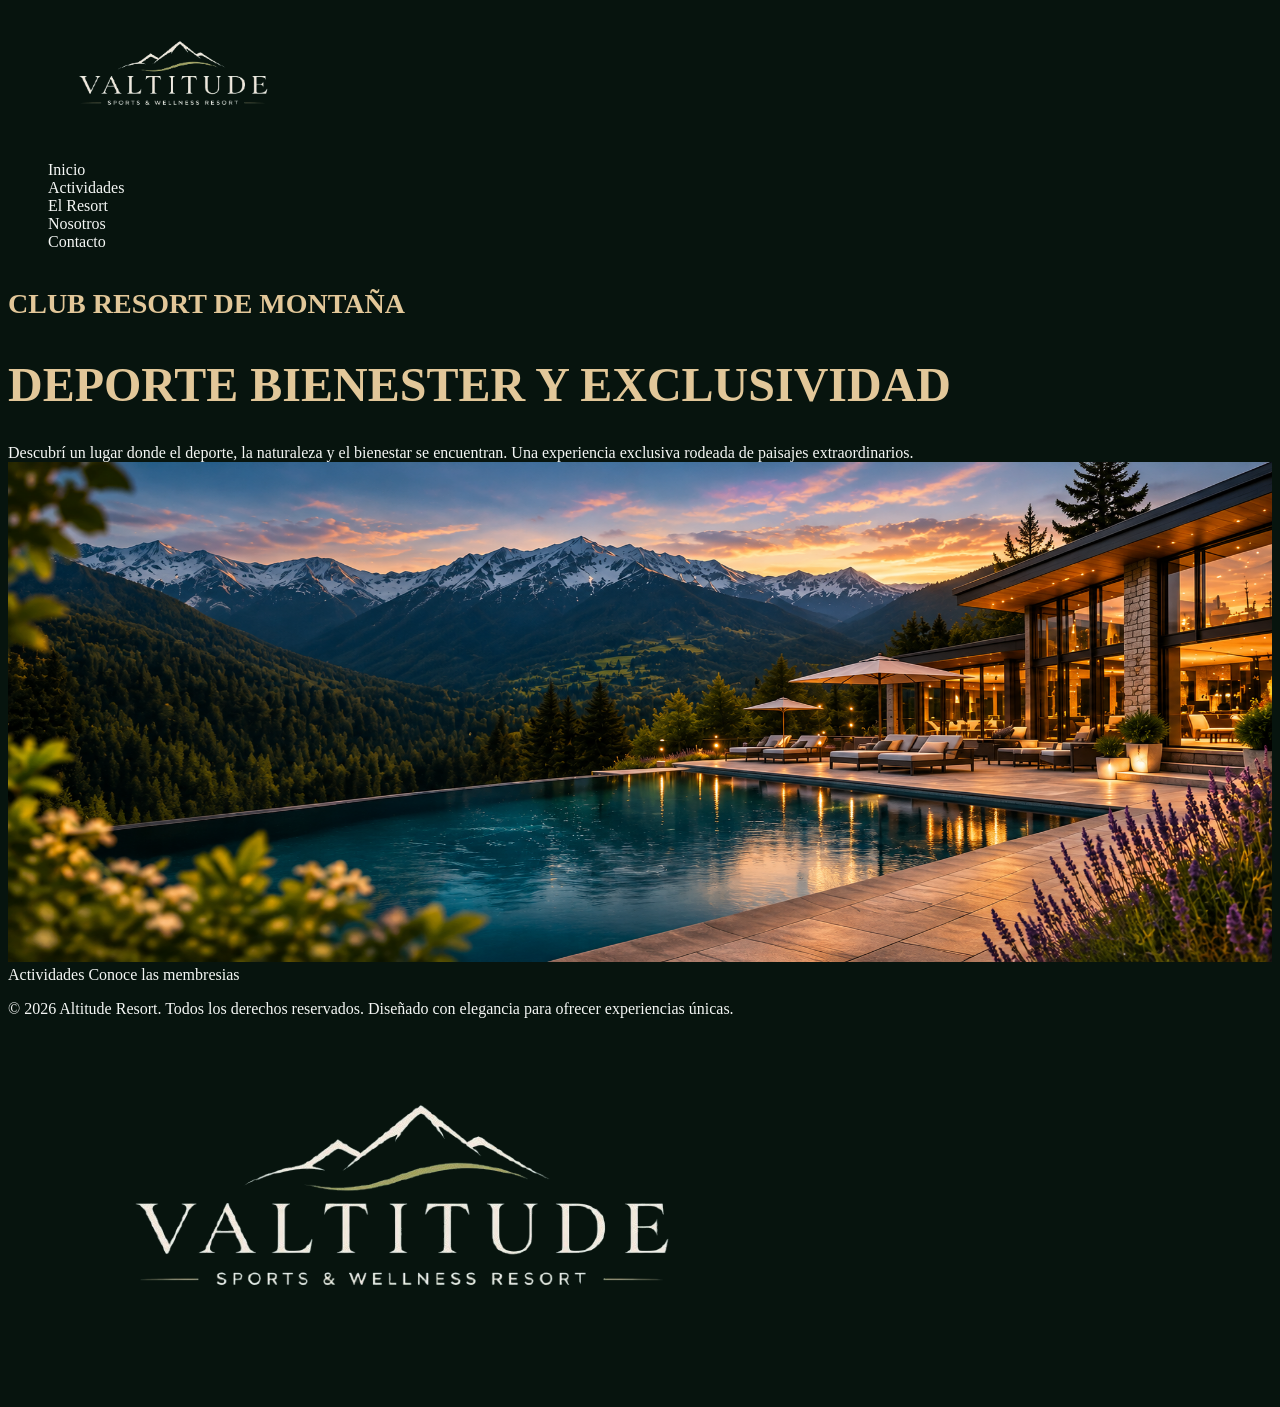
==== Curso HTML/index.html @ 577ee72a "Add files via upload" ====
<!DOCTYPE html>
<html lang="en">
<head>
    <meta charset="UTF-8">
    <meta name="viewport" content="width=device-width, initial-scale=1.0">
    <title>ALTITUDE | Sports & Wellness Resort</title>
    <link rel="stylesheet" href="./style/style.css">
</head>
<body>

    <header>
        <figure>
            <img src="assets/logos/logo png.png" alt="" class="logo-nav">
        </figure>
        <nav>
            <ul>
                <li>
                    <a href="#">Inicio</a>
                </li>
                <li>
                    <a href="./pages/actividades.html">Actividades</a>
                </li>
                <li>
                    <a href="./pages/resort.html">El Resort</a>
                </li>
                <li>
                    <a href="./pages/nosotros.html">Nosotros</a>
                </li>
                <li>
                    <a href="./pages/contacto.html">Contacto</a>
                </li>
            </ul>
        </nav>
    </header>


    <main>
        <h4>CLUB RESORT DE MONTAÑA</h4>
        <h1>DEPORTE BIENESTER Y EXCLUSIVIDAD</h1>
    <p>Descubrí un lugar donde el deporte, la naturaleza y el bienestar se encuentran. Una experiencia exclusiva rodeada de paisajes extraordinarios.
    <img src="assets/img/Resort de montaña al atardecer.png" alt="" class="imagen-ppal">
    <a href="./pages/actividades.html">Actividades</a> 
    <a href="./pages/resort.html">Conoce las membresias</a>
    </main>


    <footer>
        <p>© 2026 Altitude Resort. Todos los derechos reservados. Diseñado con elegancia para ofrecer experiencias únicas.</p>
        <figure>
            <img src="assets/logos/logo png.png" alt="">
        </figure>
    </footer>

</body>
</html>
---- Curso HTML/style/style.css ----
/*COLORES
Fondo General: Verde bosque nocturno profundo (#07140E / #0A1C14)
Superficies & Tarjetas: Verde esmeralda umbrío (#12281D / #183527) con bordes sutilmente iluminados.
Acentos & Botones: Oro pálido champán satinado (#E2C799 / #D8B780) para llamadas a la acción, estados activos y badges de categoría.
Texto: Blanco marfil para máxima claridad (#F5F7F5) y salvia suave (#9FB4A7) para metadatos.
*/

@import url('https://fonts.googleapis.com/css2?family=Cormorant:ital,wght@0,300..700;1,300..700&family=Montserrat:ital,wght@0,100..900;1,100..900&family=Plus+Jakarta+Sans:ital,wght@0,200..800;1,200..800&display=swap');
@import url('https://fonts.googleapis.com/css2?family=Montserrat:ital,wght@0,100..900;1,100..900&display=swap');
@import url('https://fonts.googleapis.com/css2?family=Cormorant:ital,wght@0,300..700;1,300..700&family=Montserrat:ital,wght@0,100..900;1,100..900&display=swap');

:root {
    --font-ppal: carmorand;
    --font-sec: plus+jakarta+Sans;
    --bg-ppal: #07140e;
    --bg-sec: #111E18;
    --titles: #E2C799;
    --text: #F5F7F5;
    --accent: #E2C799;
}

/* RESET */

body {
    background-color: var(--bg-ppal);
}

/* TITLES */

h1,
h2,
h3,
h4,
h5,
h6 {

/*FONT FAMILY: CARMORAND */
    font-family: var(--font-ppal);
    color: var(--titles)
}

h1 {
    font-size: 3rem;
}
h2 {
    font-size: 2.5rem;
}
h3{
    font-size: 2rem;
}
h4 {font-size: 1.75rem;}

p,
a {
    font-family: var(--font-sec); 
    color: var(--text);
}

a {
    text-decoration: none;
}
/* ENCABEZADO */
.imagen-ppal{
    width: 100%;
    height: 500px;
}

.imagen-encabezado {
    width: 100%;
    height: 400px;
}


/* BARRA NAVEGACION*/

.logo-nav { 
    width: 250px;
}

ul {
    list-style: none;
}
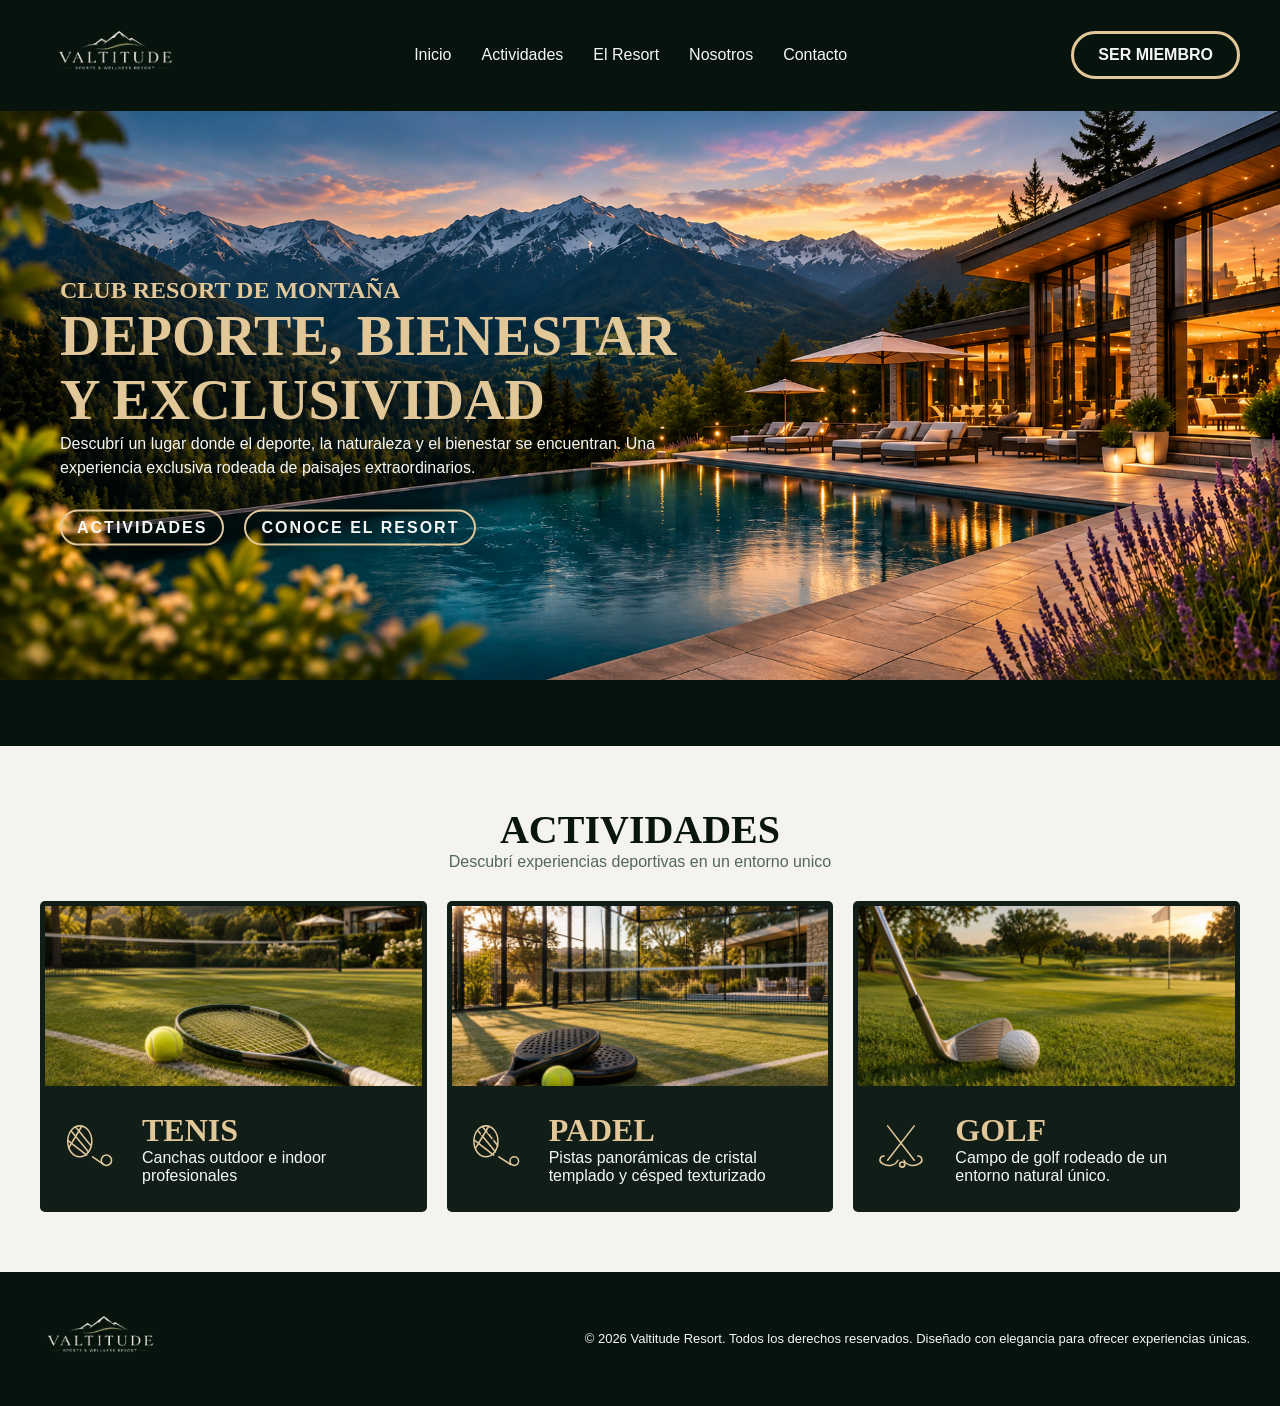
==== commit ac73506c: "Add files via upload" ====
--- a/Curso HTML/index.html
+++ b/Curso HTML/index.html
@@ -1,55 +1,144 @@
 <!DOCTYPE html>
 <html lang="en">
+
 <head>
     <meta charset="UTF-8">
     <meta name="viewport" content="width=device-width, initial-scale=1.0">
-    <title>ALTITUDE | Sports & Wellness Resort</title>
+    <title>VALTITUDE | Sports & Wellness Resort</title>
     <link rel="stylesheet" href="./style/style.css">
 </head>
+
 <body>
 
     <header>
-        <figure>
-            <img src="assets/logos/logo png.png" alt="" class="logo-nav">
-        </figure>
-        <nav>
+        <nav class="nav-valtitude">
+
+            <a href="./index.html">
+                <figure>
+                    <img src="assets/logos/logo png.png" alt="VALTITUDE" class="logo-nav">
+                </figure>
+            </a>
+
             <ul>
                 <li>
-                    <a href="#">Inicio</a>
+                    <a class="nav-link" href="#">Inicio</a>
                 </li>
                 <li>
-                    <a href="./pages/actividades.html">Actividades</a>
+                    <a class="nav-link" href="./pages/actividades.html">Actividades</a>
                 </li>
                 <li>
-                    <a href="./pages/resort.html">El Resort</a>
+                    <a class="nav-link" href="./pages/resort.html">El Resort</a>
                 </li>
                 <li>
-                    <a href="./pages/nosotros.html">Nosotros</a>
+                    <a class="nav-link" href="./pages/nosotros.html">Nosotros</a>
                 </li>
                 <li>
-                    <a href="./pages/contacto.html">Contacto</a>
+                    <a class="nav-link" href="./pages/contacto.html">Contacto</a>
                 </li>
             </ul>
+            <div><a href="./pages/contacto.html" class="nav-button">SER MIEMBRO</a></div>
         </nav>
     </header>
 
 
     <main>
-        <h4>CLUB RESORT DE MONTAÑA</h4>
-        <h1>DEPORTE BIENESTER Y EXCLUSIVIDAD</h1>
-    <p>Descubrí un lugar donde el deporte, la naturaleza y el bienestar se encuentran. Una experiencia exclusiva rodeada de paisajes extraordinarios.
-    <img src="assets/img/Resort de montaña al atardecer.png" alt="" class="imagen-ppal">
-    <a href="./pages/actividades.html">Actividades</a> 
-    <a href="./pages/resort.html">Conoce las membresias</a>
+
+        <!--PORTADA PRINCIPAL-->
+
+        <section class="portada">
+            <figure>
+                <img src="assets/img/Resort de montaña al atardecer.png" alt="resort rodeado de naturaleza"
+                    class="portada-imagen">
+            </figure>
+            <div class="portada-content">
+                <h4>CLUB RESORT DE MONTAÑA</h4>
+                <h1>DEPORTE, BIENESTAR Y EXCLUSIVIDAD</h1>
+                <p>Descubrí un lugar donde el deporte, la naturaleza y el bienestar se encuentran. Una experiencia
+                    exclusiva
+                    rodeada de paisajes extraordinarios.</p>
+
+                <div class="portada-acciones">
+                    <a class="portada-boton" href="./pages/actividades.html">ACTIVIDADES</a>
+                    <a class="portada-boton" href="./pages/resort.html">CONOCE EL RESORT</a>
+                </div>
+            </div>
+        </section>
+
+        <!-- ACTIVIDADES DESTACADAS -->
+
+        <section class="actividades-index">
+
+            <div class="actividades-intro">
+                <h2>ACTIVIDADES</h2>
+                <p>Descubrí experiencias deportivas en un entorno unico</p>
+            </div>
+
+            <div class="actividades-tarjetas">
+                <article class="actividad">
+                    <figure>
+                        <img src="./assets/img/Raqueta y pelota al atardecer.png" alt="Raqueta de tenis">
+                    </figure>
+                    <div class="actividad-info">
+                        <figure>
+                            <img src="./assets/iconos/tenis.svg">
+                        </figure>
+                        <div class="actividad-texto">
+                            <h3>TENIS</h3>
+                            <p>Canchas outdoor e indoor profesionales</p>
+                        </div>
+                    </div>
+                </article>
+
+                <article class="actividad">
+                    <figure>
+                        <img src="./assets/img/Raquetas de pádel al atardecer.png" alt="Raqueta de padel">
+                    </figure>
+                    <div class="actividad-info">
+                        <figure>
+                            <img src="./assets/iconos/padel.svg">
+                        </figure>
+                        <div class="actividad-texto">
+                            <h3>PADEL</h3>
+                            <p>Pistas panorámicas de cristal templado y césped texturizado </p>
+                        </div>
+                    </div>
+                </article>
+
+                <article class="actividad">
+                    <figure>
+                        <img src="./assets/img/Hierro de golf al atardecer.png" alt="Palo de golf">
+                    </figure>
+                    <div class="actividad-info">
+                        <figure>
+                            <img src="./assets/iconos/golf.svg">
+                        </figure>
+                        <div class="actividad-texto">
+                            <h3>GOLF</h3>
+                            <p>Campo de golf rodeado de un entorno natural único.</p>
+                        </div>
+
+                    </div>
+                </article>
+            </div>
+
+
+        </section>
+
+        <!-- HABITACIONES DESTACADAS -->
+        <section class="habitaciones-index">
+        </section>
+
     </main>
 
 
-    <footer>
-        <p>© 2026 Altitude Resort. Todos los derechos reservados. Diseñado con elegancia para ofrecer experiencias únicas.</p>
+    <footer class="valtitude-footer">
         <figure>
-            <img src="assets/logos/logo png.png" alt="">
+            <img src="assets/logos/logo png.png" alt="" class="footer-img">
         </figure>
+        <p class="footer-texto">© 2026 Valtitude Resort. Todos los derechos reservados. Diseñado con elegancia para ofrecer experiencias
+            únicas.</p>
     </footer>
 
 </body>
+
 </html>
--- a/Curso HTML/style/style.css
+++ b/Curso HTML/style/style.css
@@ -10,8 +10,8 @@
 @import url('https://fonts.googleapis.com/css2?family=Cormorant:ital,wght@0,300..700;1,300..700&family=Montserrat:ital,wght@0,100..900;1,100..900&display=swap');
 
 :root {
-    --font-ppal: carmorand;
-    --font-sec: plus+jakarta+Sans;
+    --font-ppal: 'Cormorant', serif;
+    --font-sec: 'Plus Jakarta Sans', sans-serif;
     --bg-ppal: #07140e;
     --bg-sec: #111E18;
     --titles: #E2C799;
@@ -20,6 +20,12 @@
 }
 
 /* RESET */
+
+* {
+    margin: 0;
+    padding: 0;
+    box-sizing: border-box;
+}
 
 body {
     background-color: var(--bg-ppal);
@@ -34,7 +40,7 @@
 h5,
 h6 {
 
-/*FONT FAMILY: CARMORAND */
+    /*FONT FAMILY: CARMORAND */
     font-family: var(--font-ppal);
     color: var(--titles)
 }
@@ -42,25 +48,35 @@
 h1 {
     font-size: 3rem;
 }
+
 h2 {
     font-size: 2.5rem;
 }
-h3{
+
+h3 {
     font-size: 2rem;
 }
-h4 {font-size: 1.75rem;}
+
+h4 {
+    font-size: 1.75rem;
+}
 
 p,
 a {
-    font-family: var(--font-sec); 
+    font-family: var(--font-sec);
     color: var(--text);
 }
 
 a {
     text-decoration: none;
 }
-/* ENCABEZADO */
-.imagen-ppal{
+
+/* HEADER */
+header {
+    padding: 16px 40px;
+}
+
+.imagen-ppal {
     width: 100%;
     height: 500px;
 }
@@ -71,12 +87,262 @@
 }
 
 
-/* BARRA NAVEGACION*/
-
-.logo-nav { 
-    width: 250px;
-}
-
-ul {
+/* NAV BAR*/
+
+.nav-valtitude {
+    display: flex;
+    flex-direction: row;
+    justify-content: space-between;
+    align-items: center;
+}
+
+.nav-valtitude ul {
+    display: flex;
+    flex-direction: row;
+    justify-content: space-between;
+    align-items: center;
+    gap: 30px;
+}
+
+.nav-valtitude ul li {
     list-style: none;
+}
+
+.nav-button {
+    display: inline-block;
+    padding: 12px 24px;
+    background-color: transparent;
+    border: 3px solid #E2C799;
+    border-radius: 30px;
+    font-weight: 600;
+
+}
+
+.nav-button:hover {
+    background-color: #E2C799;
+    color: #091610;
+    border-color: #D8B780;
+}
+
+.logo-nav {
+    width: 150px;
+    height: auto;
+}
+
+.nav-link:hover {
+    color: #D8B780;
+}
+
+/* MAIN */
+
+.portada {
+    width: 100%;
+    height: 600px;
+    position: relative;
+}
+
+.portada-imagen {
+    width: 100%;
+    height: 100%;
+    object-fit: cover;
+}
+
+.portada-content {
+    width: 50%;
+    position: absolute;
+    left: 60px;
+    top: 50%;
+    transform: translateY(-50%);
+}
+
+.portada-content h1 {
+    font-size: 3.5rem;
+}
+
+.portada-content h4 {
+    font-size: 1.5rem;
+}
+
+.portada-content p {
+    font-size: 1rem;
+    line-height: 1.5;
+}
+
+.portada-acciones {
+    display: flex;
+    flex-direction: row;
+    margin-top: 30px;
+    gap: 20px;
+}
+
+.portada-boton {
+    display: inline-block;
+    background-color: transparent;
+    border: 2px solid #E2C799;
+    color: #F5F7F5;
+    padding: 7px 15px;
+    border-radius: 20px;
+    font-weight: 600;
+    letter-spacing: 2px;
+
+}
+
+.portada-boton:hover {
+    background-color: #E2C799;
+    color: #091610;
+}
+
+/*ACTIVIDADES DESTACADAS*/
+
+.actividades-index {
+    background-color: #F5F3ED;
+    padding: 60px 40px;
+    margin-top: 35px;
+}
+
+.actividades-intro {
+    text-align: center;
+    margin-bottom: 30px;
+}
+
+.actividades-intro h2 {
+    color: #091610;
+}
+
+.actividades-intro p {
+    color: #52675A;
+}
+
+.actividades-tarjetas {
+    display: flex;
+    flex-direction: row;
+    justify-content: center;
+    align-items: center;
+    gap: 20px;
+}
+
+.actividad {
+    width: 33%;
+    padding: 5px;
+    background-color: #111E18;
+    border-radius: 5px;
+}
+
+.actividad img {
+    width: 100%;
+    height: 180px;
+    object-fit: cover;
+    padding: 0px;
+}
+
+.actividad-info {
+    display: flex;
+    flex-direction: row;
+    justify-content: flex-start;
+    align-items: center;
+    gap: 20px;
+    padding: 15px;
+}
+
+.actividad-info figure img {
+    width: 55px;
+    height: 55px;
+}
+
+.actividad-texto {
+    text-align: left;
+    margin: 7px;
+}
+
+
+
+
+/* FOOTER */
+
+.valtitude-footer {
+    display: flex;
+    flex-direction: row;
+    justify-content: space-between;
+    align-items: center;
+    padding: 30px;
+}
+
+.footer-img {
+    width: 140px;
+    height: auto;
+}
+
+.footer-texto {
+    text-align: right;
+    font-size: 13px;
+}
+
+/* PAGE RESORT */
+
+.resort-portada {
+    width: 100%;
+    height: 550px;
+    position: relative;
+}
+
+.resort-portada-img {
+    width: 100%;
+    height: 550px;
+    object-fit: cover;
+    opacity: 0.7;
+}
+
+.resort-portada-content {
+    width: 40%;
+    position: absolute;
+    left: 50px;
+    top: 50%;
+    transform: translateY(-85%);
+}
+
+.resort-portada-content h2 {
+    font-size: 1rem;
+    letter-spacing: 4px;
+    margin-bottom: 20px;
+}
+
+.resort-portada-content h3 {
+    font-size: 2rem;
+    margin-bottom: 20px;
+}
+
+.resort-portada-content p {
+    text-align: left;
+}
+
+/* TIPOS DE HABITACIONES */
+
+.habitaciones-titulo {
+    text-align: center;
+    margin: 50px 0px;
+}   
+
+.habitaciones {
+    display: flex;
+    flex-direction: row;
+    justify-content: center;
+    align-items: center;
+    gap: 20px;
+}
+
+.habitacion {
+    width: 30%;
+    padding: 20px;
+    background-color: #111E18;
+    border-radius: 5px;
+}
+
+.habitaciones-imgs {
+    width: 100%;
+    height: 220px;
+}
+
+.habitaciones-texto{
+    text-align: left;
+    margin: 7px
 }
